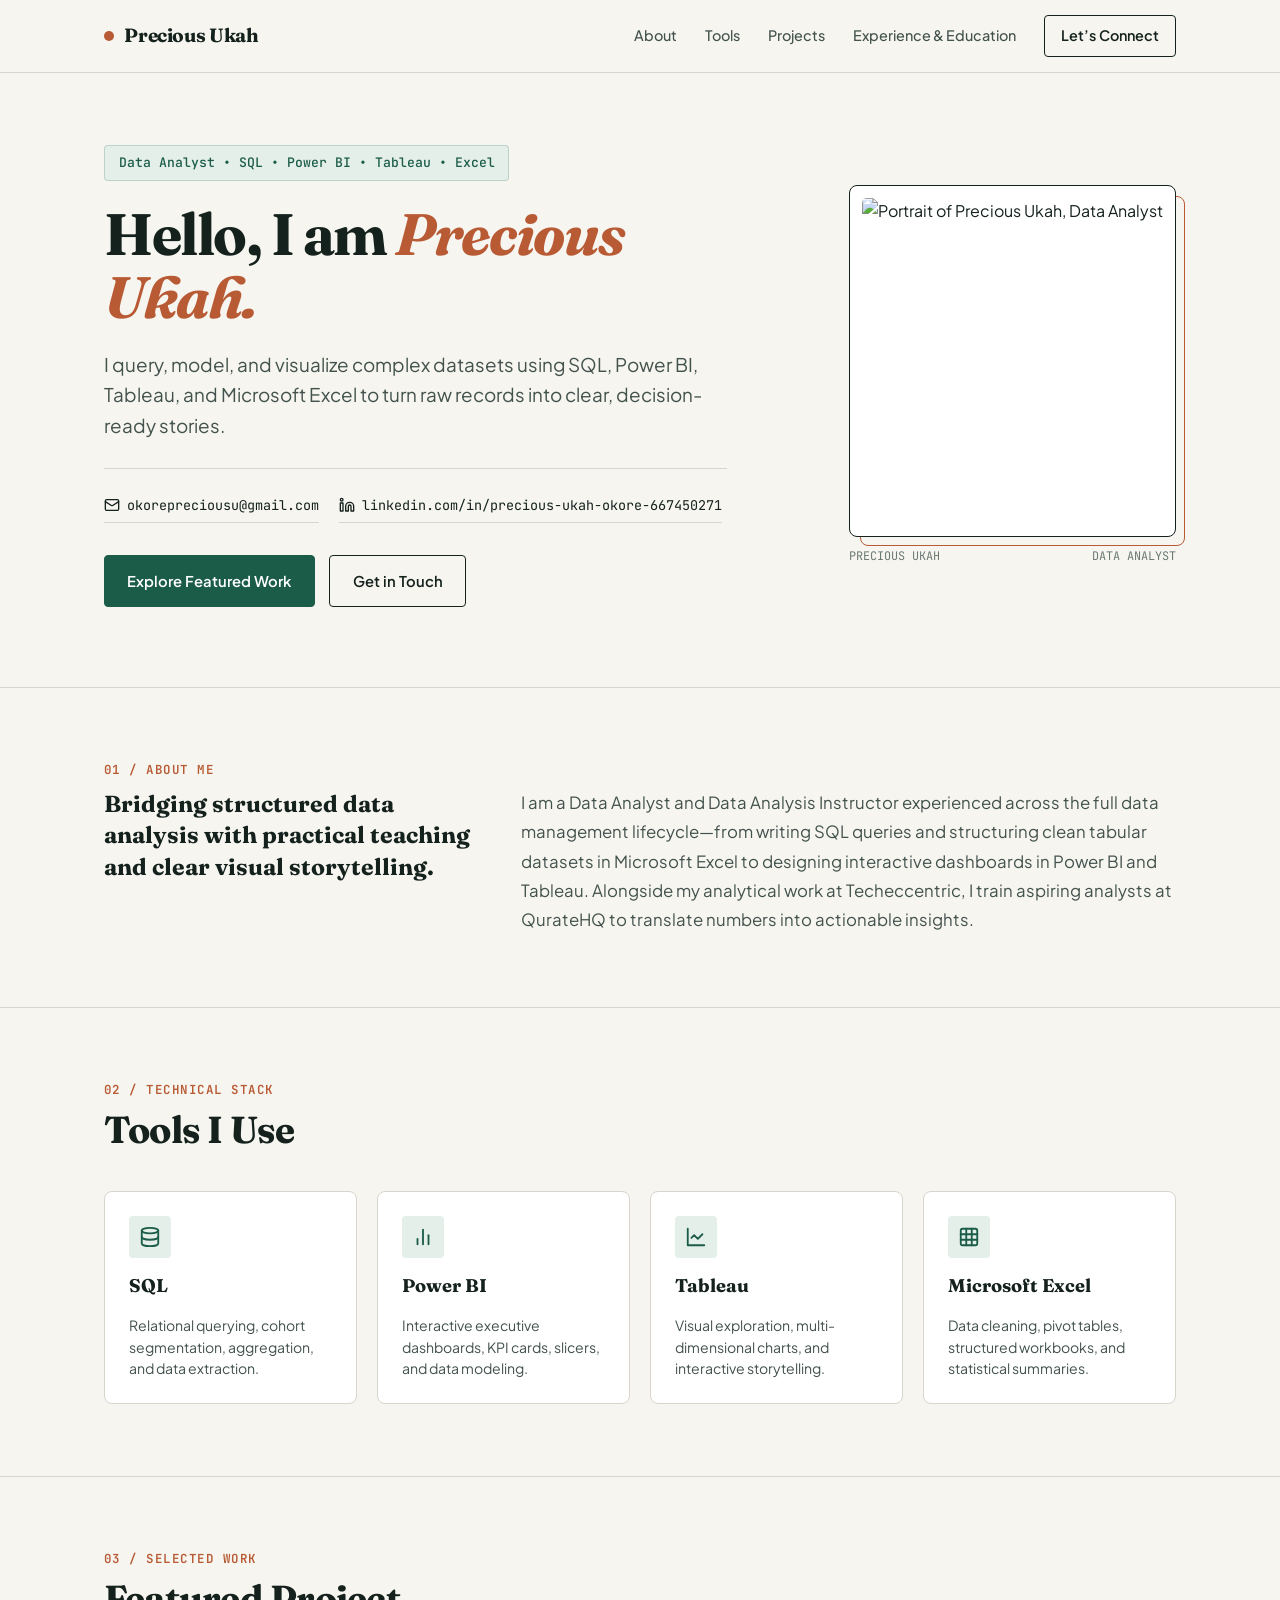
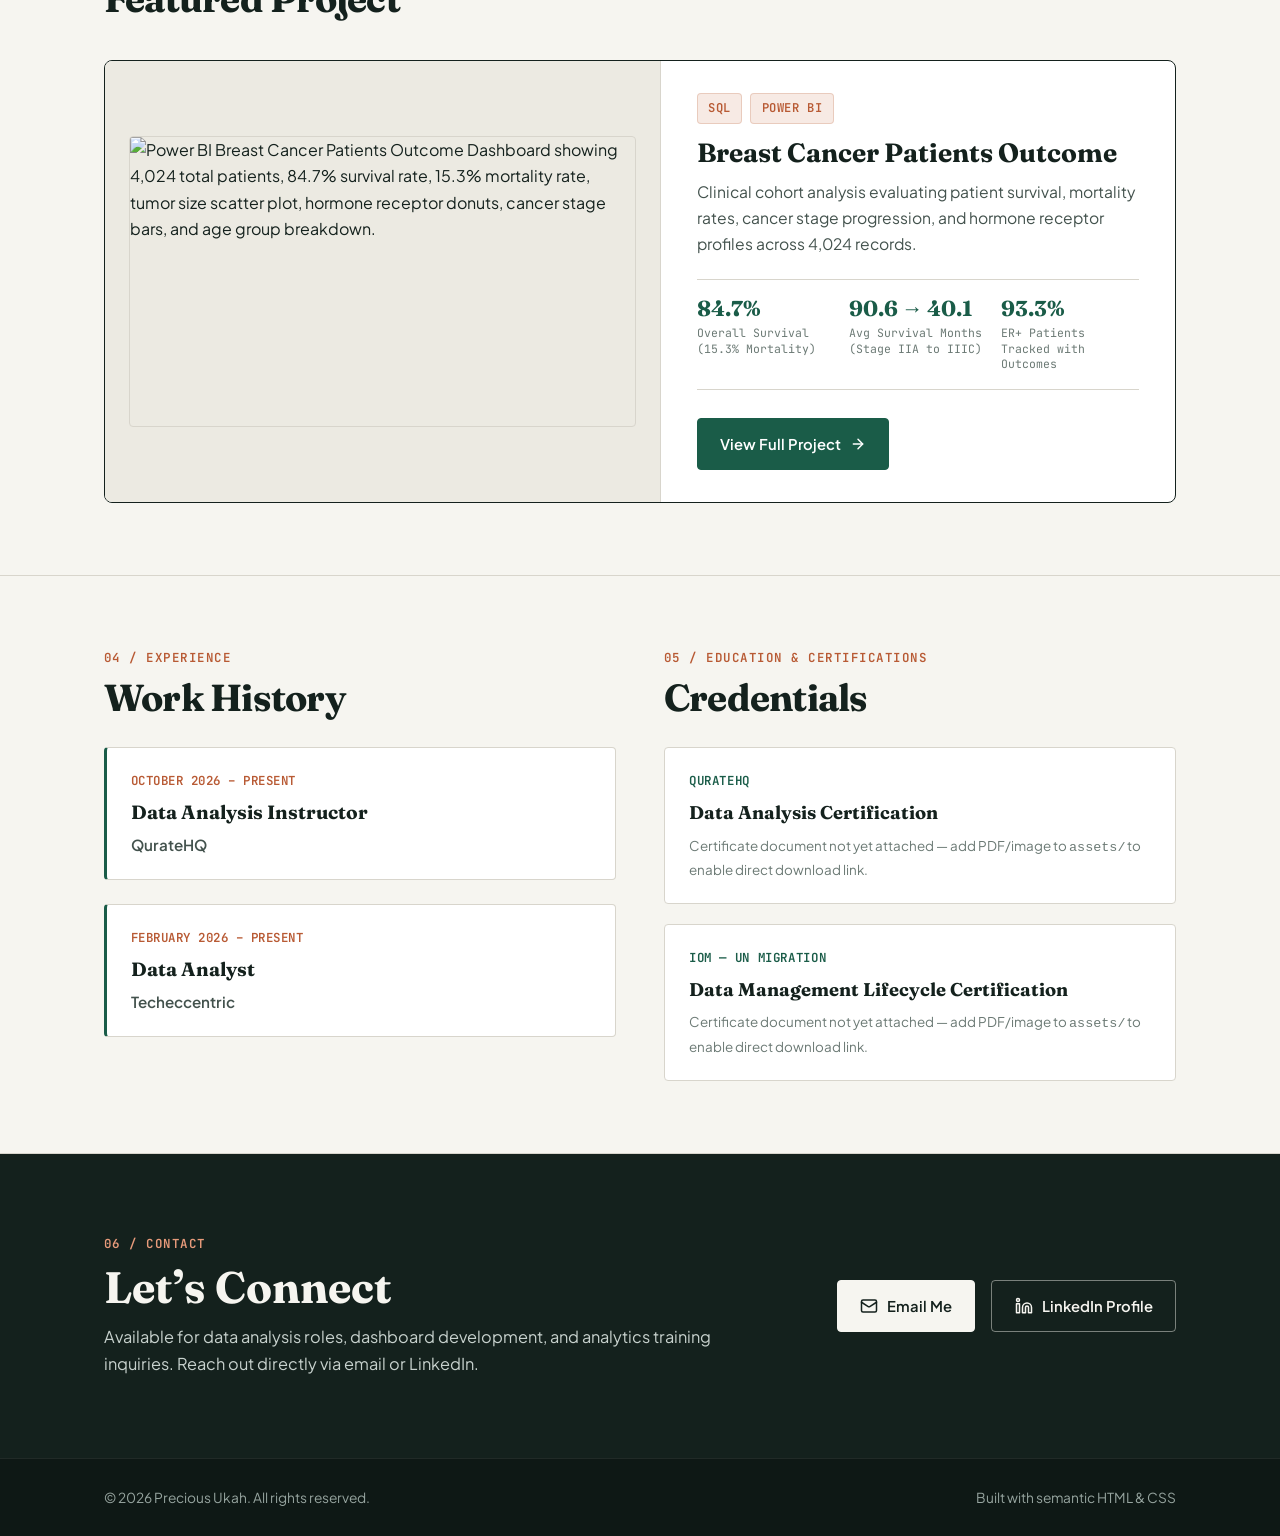
==== index.html @ ff2c5560 "Add data analyst portfolio site" ====
<!DOCTYPE html>
<html lang="en">
<head>
  <meta charset="UTF-8" />
  <meta name="viewport" content="width=device-width, initial-scale=1.0" />
  <title>Precious Ukah — Data Analyst Portfolio</title>
  <meta name="description" content="Portfolio of Precious Ukah, Data Analyst specializing in SQL, Power BI, Tableau, and Microsoft Excel." />
  <link rel="preconnect" href="https://fonts.googleapis.com" />
  <link rel="preconnect" href="https://fonts.gstatic.com" crossorigin />
  <link href="https://fonts.googleapis.com/css2?family=Fraunces:ital,opsz,wght@0,9..144,600;0,9..144,700;1,9..144,600&family=JetBrains+Mono:wght@500;600&family=Plus+Jakarta+Sans:wght@400;500;600;700&display=swap" rel="stylesheet" />
  <link rel="stylesheet" href="style.css" />
</head>
<body>

  <!-- Header -->
  <header class="site-header">
    <div class="container header-inner">
      <a href="index.html" class="brand-mark">
        <span class="brand-dot" aria-hidden="true"></span>
        Precious Ukah
      </a>
      <nav class="site-nav" aria-label="Primary Navigation">
        <a href="#about">About</a>
        <a href="#tools">Tools</a>
        <a href="#projects">Projects</a>
        <a href="#experience">Experience &amp; Education</a>
        <a href="#connect" class="nav-cta">Let&rsquo;s Connect</a>
      </nav>
    </div>
  </header>

  <main>
    <!-- 1. Hero Section -->
    <section class="hero">
      <div class="container hero-grid">
        <div>
          <div class="hero-role-badge">
            <span>Data Analyst</span>
            <span aria-hidden="true">&bull;</span>
            <span>SQL &bull; Power BI &bull; Tableau &bull; Excel</span>
          </div>
          <h1 class="hero-title">Hello, I am <span>Precious Ukah.</span></h1>
          <p class="hero-tagline">
            I query, model, and visualize complex datasets using SQL, Power BI, Tableau, and Microsoft Excel to turn raw records into clear, decision-ready stories.
          </p>

          <div class="hero-contact-strip">
            <a href="mailto:okorepreciousu@gmail.com" class="contact-pill">
              <svg width="16" height="16" viewBox="0 0 24 24" fill="none" stroke="currentColor" stroke-width="2" stroke-linecap="round" stroke-linejoin="round" aria-hidden="true"><rect width="20" height="16" x="2" y="4" rx="2"/><path d="m22 7-8.97 5.7a1.94 1.94 0 0 1-2.06 0L2 7"/></svg>
              okorepreciousu@gmail.com
            </a>
            <a href="https://www.linkedin.com/in/precious-ukah-okore-667450271" target="_blank" rel="noopener noreferrer" class="contact-pill">
              <svg width="16" height="16" viewBox="0 0 24 24" fill="none" stroke="currentColor" stroke-width="2" stroke-linecap="round" stroke-linejoin="round" aria-hidden="true"><path d="M16 8a6 6 0 0 1 6 6v7h-4v-7a2 2 0 0 0-2-2 2 2 0 0 0-2 2v7h-4v-7a6 6 0 0 1 6-6z"/><rect width="4" height="12" x="2" y="9"/><circle cx="4" cy="4" r="2"/></svg>
              linkedin.com/in/precious-ukah-okore-667450271
            </a>
          </div>

          <div class="hero-actions">
            <a href="#projects" class="btn btn-primary">Explore Featured Work</a>
            <a href="#connect" class="btn btn-outline">Get in Touch</a>
          </div>
        </div>

        <div class="hero-portrait-wrap">
          <div class="hero-portrait-frame">
            <img src="assets/headshot.jpg" alt="Portrait of Precious Ukah, Data Analyst" width="586" height="634" />
          </div>
          <div class="portrait-caption">
            <span>PRECIOUS UKAH</span>
            <span>DATA ANALYST</span>
          </div>
        </div>
      </div>
    </section>

    <!-- 2. About Me -->
    <section id="about" class="section">
      <div class="container">
        <span class="section-kicker">01 / About Me</span>
        <div class="about-grid">
          <h2 class="about-lead">
            Bridging structured data analysis with practical teaching and clear visual storytelling.
          </h2>
          <div class="about-body">
            <p>
              I am a Data Analyst and Data Analysis Instructor experienced across the full data management lifecycle—from writing SQL queries and structuring clean tabular datasets in Microsoft Excel to designing interactive dashboards in Power BI and Tableau. Alongside my analytical work at Techeccentric, I train aspiring analysts at QurateHQ to translate numbers into actionable insights.
            </p>
          </div>
        </div>
      </div>
    </section>

    <!-- 3. Tools I Use -->
    <section id="tools" class="section">
      <div class="container">
        <div class="section-header">
          <div>
            <span class="section-kicker">02 / Technical Stack</span>
            <h2 class="section-title">Tools I Use</h2>
          </div>
        </div>

        <div class="tools-grid">
          <article class="tool-card">
            <div class="tool-icon" aria-hidden="true">
              <svg width="22" height="22" viewBox="0 0 24 24" fill="none" stroke="currentColor" stroke-width="2" stroke-linecap="round" stroke-linejoin="round"><ellipse cx="12" cy="5" rx="9" ry="3"/><path d="M3 5V19A9 3 0 0 0 21 19V5"/><path d="M3 12A9 3 0 0 0 21 12"/></svg>
            </div>
            <h3 class="tool-name">SQL</h3>
            <p class="tool-desc">Relational querying, cohort segmentation, aggregation, and data extraction.</p>
          </article>

          <article class="tool-card">
            <div class="tool-icon" aria-hidden="true">
              <svg width="22" height="22" viewBox="0 0 24 24" fill="none" stroke="currentColor" stroke-width="2" stroke-linecap="round" stroke-linejoin="round"><line x1="18" x2="18" y1="20" y2="10"/><line x1="12" x2="12" y1="20" y2="4"/><line x1="6" x2="6" y1="20" y2="14"/></svg>
            </div>
            <h3 class="tool-name">Power BI</h3>
            <p class="tool-desc">Interactive executive dashboards, KPI cards, slicers, and data modeling.</p>
          </article>

          <article class="tool-card">
            <div class="tool-icon" aria-hidden="true">
              <svg width="22" height="22" viewBox="0 0 24 24" fill="none" stroke="currentColor" stroke-width="2" stroke-linecap="round" stroke-linejoin="round"><path d="M3 3v18h18"/><path d="m19 9-5 5-4-4-3 3"/></svg>
            </div>
            <h3 class="tool-name">Tableau</h3>
            <p class="tool-desc">Visual exploration, multi-dimensional charts, and interactive storytelling.</p>
          </article>

          <article class="tool-card">
            <div class="tool-icon" aria-hidden="true">
              <svg width="22" height="22" viewBox="0 0 24 24" fill="none" stroke="currentColor" stroke-width="2" stroke-linecap="round" stroke-linejoin="round"><rect width="18" height="18" x="3" y="3" rx="2"/><path d="M3 9h18"/><path d="M3 15h18"/><path d="M9 3v18"/><path d="M15 3v18"/></svg>
            </div>
            <h3 class="tool-name">Microsoft Excel</h3>
            <p class="tool-desc">Data cleaning, pivot tables, structured workbooks, and statistical summaries.</p>
          </article>
        </div>
      </div>
    </section>

    <!-- 4. Projects Grid -->
    <section id="projects" class="section">
      <div class="container">
        <div class="section-header">
          <div>
            <span class="section-kicker">03 / Selected Work</span>
            <h2 class="section-title">Featured Project</h2>
          </div>
        </div>

        <div class="projects-grid">
          <article class="project-card">
            <a href="project-breast-cancer-outcomes.html" class="project-media" aria-label="Open Breast Cancer Patients Outcome project details">
              <img src="assets/breast-cancer-dashboard.jpg" alt="Power BI Breast Cancer Patients Outcome Dashboard showing 4,024 total patients, 84.7% survival rate, 15.3% mortality rate, tumor size scatter plot, hormone receptor donuts, cancer stage bars, and age group breakdown." width="633" height="363" />
            </a>

            <div class="project-body">
              <div>
                <div class="project-tools">
                  <span class="tag">SQL</span>
                  <span class="tag">Power BI</span>
                </div>
                <h3 class="project-title">
                  <a href="project-breast-cancer-outcomes.html">Breast Cancer Patients Outcome</a>
                </h3>
                <p class="project-summary">
                  Clinical cohort analysis evaluating patient survival, mortality rates, cancer stage progression, and hormone receptor profiles across 4,024 records.
                </p>

                <div class="metrics-callout-row">
                  <div class="metric-box">
                    <span class="metric-value">84.7%</span>
                    <span class="metric-label">Overall Survival (15.3% Mortality)</span>
                  </div>
                  <div class="metric-box">
                    <span class="metric-value">90.6 &rarr; 40.1</span>
                    <span class="metric-label">Avg Survival Months (Stage IIA to IIIC)</span>
                  </div>
                  <div class="metric-box">
                    <span class="metric-value">93.3%</span>
                    <span class="metric-label">ER+ Patients Tracked with Outcomes</span>
                  </div>
                </div>
              </div>

              <div class="project-footer">
                <a href="project-breast-cancer-outcomes.html" class="btn btn-primary">
                  View Full Project
                  <svg width="16" height="16" viewBox="0 0 24 24" fill="none" stroke="currentColor" stroke-width="2.2" stroke-linecap="round" stroke-linejoin="round" aria-hidden="true"><path d="M5 12h14"/><path d="m12 5 7 7-7 7"/></svg>
                </a>
              </div>
            </div>
          </article>
        </div>
      </div>
    </section>

    <!-- 6 & 7. Experience, Education & Certifications -->
    <section id="experience" class="section">
      <div class="container credentials-grid">
        <!-- Experience -->
        <div>
          <span class="section-kicker">04 / Experience</span>
          <h2 class="section-title" style="margin-bottom: 1.75rem;">Work History</h2>

          <div class="timeline-list">
            <article class="timeline-item">
              <span class="timeline-date">October 2026 &ndash; Present</span>
              <h3 class="timeline-role">Data Analysis Instructor</h3>
              <p class="timeline-org">QurateHQ</p>
            </article>

            <article class="timeline-item">
              <span class="timeline-date">February 2026 &ndash; Present</span>
              <h3 class="timeline-role">Data Analyst</h3>
              <p class="timeline-org">Techeccentric</p>
            </article>
          </div>
        </div>

        <!-- Education & Certifications -->
        <div id="certifications">
          <span class="section-kicker">05 / Education &amp; Certifications</span>
          <h2 class="section-title" style="margin-bottom: 1.75rem;">Credentials</h2>

          <div class="cert-list">
            <article class="cert-card">
              <span class="cert-issuer">QurateHQ</span>
              <h3 class="cert-title">Data Analysis Certification</h3>
              <span class="cert-note">Certificate document not yet attached &mdash; add PDF/image to <code>assets/</code> to enable direct download link.</span>
            </article>

            <article class="cert-card">
              <span class="cert-issuer">IOM &mdash; UN Migration</span>
              <h3 class="cert-title">Data Management Lifecycle Certification</h3>
              <span class="cert-note">Certificate document not yet attached &mdash; add PDF/image to <code>assets/</code> to enable direct download link.</span>
            </article>
          </div>
        </div>
      </div>
    </section>

    <!-- 8. Let's Connect -->
    <section id="connect" class="connect-band">
      <div class="container connect-inner">
        <div>
          <span class="section-kicker" style="color: #E89B7B;">06 / Contact</span>
          <h2 class="connect-title">Let&rsquo;s Connect</h2>
          <p class="connect-sub">
            Available for data analysis roles, dashboard development, and analytics training inquiries. Reach out directly via email or LinkedIn.
          </p>
        </div>

        <div class="connect-actions">
          <a href="mailto:okorepreciousu@gmail.com" class="btn btn-light">
            <svg width="18" height="18" viewBox="0 0 24 24" fill="none" stroke="currentColor" stroke-width="2" stroke-linecap="round" stroke-linejoin="round" aria-hidden="true"><rect width="20" height="16" x="2" y="4" rx="2"/><path d="m22 7-8.97 5.7a1.94 1.94 0 0 1-2.06 0L2 7"/></svg>
            Email Me
          </a>
          <a href="https://www.linkedin.com/in/precious-ukah-okore-667450271" target="_blank" rel="noopener noreferrer" class="btn btn-light-outline">
            <svg width="18" height="18" viewBox="0 0 24 24" fill="none" stroke="currentColor" stroke-width="2" stroke-linecap="round" stroke-linejoin="round" aria-hidden="true"><path d="M16 8a6 6 0 0 1 6 6v7h-4v-7a2 2 0 0 0-2-2 2 2 0 0 0-2 2v7h-4v-7a6 6 0 0 1 6-6z"/><rect width="4" height="12" x="2" y="9"/><circle cx="4" cy="4" r="2"/></svg>
            LinkedIn Profile
          </a>
        </div>
      </div>
    </section>
  </main>

  <footer class="site-footer">
    <div class="container footer-inner">
      <span>&copy; 2026 Precious Ukah. All rights reserved.</span>
      <span>Built with semantic HTML &amp; CSS</span>
    </div>
  </footer>

</body>
</html>
---- style.css ----
/* ==========================================================================
   Precious Ukah — Data Analyst Portfolio
   Editorial Daylight & Botanical Forest Aesthetic
   ========================================================================== */

:root {
  --bg-page: #F6F5F0;
  --bg-surface: #FFFFFF;
  --bg-tinted: #ECEAE2;
  --ink-primary: #14211D;
  --ink-secondary: #43524D;
  --ink-muted: #6C7A75;
  --accent-forest: #1A5C48;
  --accent-forest-hover: #134636;
  --accent-ochre: #B85A34;
  --accent-ochre-soft: #F7EAE4;
  --accent-forest-soft: #E5EFEA;
  --border-hairline: #D8D5CC;
  --border-strong: #14211D;

  --font-display: 'Fraunces', Georgia, serif;
  --font-body: 'Plus Jakarta Sans', -apple-system, BlinkMacSystemFont, sans-serif;
  --font-mono: 'JetBrains Mono', monospace;

  --max-width: 1120px;
  --radius-sm: 4px;
  --radius-md: 8px;
}

*, *::before, *::after {
  box-sizing: border-box;
  margin: 0;
  padding: 0;
}

html {
  scroll-behavior: smooth;
  font-size: 16px;
}

body {
  background-color: var(--bg-page);
  color: var(--ink-primary);
  font-family: var(--font-body);
  line-height: 1.65;
  -webkit-font-smoothing: antialiased;
}

img {
  display: block;
  max-width: 100%;
  height: auto;
}

a {
  color: inherit;
  text-decoration: none;
}

/* Container & Layout Grid */
.container {
  width: 100%;
  max-width: var(--max-width);
  margin: 0 auto;
  padding: 0 1.5rem;
}

/* Header & Navigation */
.site-header {
  position: sticky;
  top: 0;
  z-index: 100;
  background-color: rgba(246, 245, 240, 0.94);
  backdrop-filter: blur(8px);
  border-bottom: 1px solid var(--border-hairline);
}

.header-inner {
  display: flex;
  align-items: center;
  justify-content: space-between;
  min-height: 4.5rem;
  gap: 1rem;
}

.brand-mark {
  display: inline-flex;
  align-items: center;
  gap: 0.65rem;
  font-family: var(--font-display);
  font-weight: 700;
  font-size: 1.2rem;
  letter-spacing: -0.02em;
  color: var(--ink-primary);
}

.brand-dot {
  width: 10px;
  height: 10px;
  background-color: var(--accent-ochre);
  border-radius: 50%;
  display: inline-block;
}

.site-nav {
  display: flex;
  align-items: center;
  gap: 1.75rem;
  flex-wrap: wrap;
}

.site-nav a {
  font-size: 0.9rem;
  font-weight: 500;
  color: var(--ink-secondary);
  transition: color 0.2s ease;
}

.site-nav a:hover {
  color: var(--accent-forest);
}

.nav-cta {
  padding: 0.5rem 1rem;
  border: 1px solid var(--border-strong);
  border-radius: var(--radius-sm);
  font-weight: 600 !important;
  color: var(--ink-primary) !important;
  transition: background-color 0.2s ease, color 0.2s ease !important;
}

.nav-cta:hover {
  background-color: var(--ink-primary);
  color: var(--bg-page) !important;
}

/* Buttons */
.btn {
  display: inline-flex;
  align-items: center;
  gap: 0.55rem;
  padding: 0.8rem 1.4rem;
  font-family: var(--font-body);
  font-size: 0.925rem;
  font-weight: 600;
  border-radius: var(--radius-sm);
  border: 1px solid transparent;
  cursor: pointer;
  transition: all 0.2s ease;
}

.btn-primary {
  background-color: var(--accent-forest);
  color: #FFFFFF;
  border-color: var(--accent-forest);
}

.btn-primary:hover {
  background-color: var(--accent-forest-hover);
  border-color: var(--accent-forest-hover);
}

.btn-outline {
  background-color: transparent;
  color: var(--ink-primary);
  border-color: var(--border-strong);
}

.btn-outline:hover {
  background-color: var(--ink-primary);
  color: var(--bg-page);
}

/* Section Framing */
.section {
  padding: 4.5rem 0;
  border-bottom: 1px solid var(--border-hairline);
}

.section-header {
  display: flex;
  align-items: baseline;
  justify-content: space-between;
  gap: 1rem;
  margin-bottom: 2.5rem;
  flex-wrap: wrap;
}

.section-kicker {
  font-family: var(--font-mono);
  font-size: 0.78rem;
  text-transform: uppercase;
  letter-spacing: 0.12em;
  color: var(--accent-ochre);
  font-weight: 600;
  display: block;
  margin-bottom: 0.45rem;
}

.section-title {
  font-family: var(--font-display);
  font-size: clamp(1.75rem, 3vw, 2.35rem);
  font-weight: 700;
  line-height: 1.15;
  letter-spacing: -0.02em;
  color: var(--ink-primary);
}

/* 1. Hero Section */
.hero {
  padding: 4.5rem 0 5rem;
  border-bottom: 1px solid var(--border-hairline);
}

.hero-grid {
  display: grid;
  grid-template-columns: 1.35fr 0.85fr;
  gap: 3.5rem;
  align-items: center;
}

.hero-role-badge {
  display: inline-flex;
  align-items: center;
  gap: 0.5rem;
  font-family: var(--font-mono);
  font-size: 0.82rem;
  font-weight: 500;
  color: var(--accent-forest);
  background-color: var(--accent-forest-soft);
  padding: 0.4rem 0.85rem;
  border-radius: var(--radius-sm);
  border: 1px solid rgba(26, 92, 72, 0.2);
  margin-bottom: 1.35rem;
}

.hero-title {
  font-family: var(--font-display);
  font-size: clamp(2.45rem, 4.6vw, 3.65rem);
  font-weight: 700;
  line-height: 1.08;
  letter-spacing: -0.025em;
  margin-bottom: 1.25rem;
  color: var(--ink-primary);
}

.hero-title span {
  color: var(--accent-ochre);
  font-style: italic;
}

.hero-tagline {
  font-size: 1.18rem;
  line-height: 1.6;
  color: var(--ink-secondary);
  max-width: 58ch;
  margin-bottom: 1.75rem;
}

.hero-contact-strip {
  display: flex;
  flex-wrap: wrap;
  gap: 1.25rem;
  align-items: center;
  margin-bottom: 2rem;
  padding-top: 1.25rem;
  border-top: 1px solid var(--border-hairline);
}

.contact-pill {
  display: inline-flex;
  align-items: center;
  gap: 0.45rem;
  font-family: var(--font-mono);
  font-size: 0.84rem;
  color: var(--ink-primary);
  padding: 0.35rem 0;
  border-bottom: 1px solid var(--border-hairline);
  transition: border-color 0.2s ease, color 0.2s ease;
}

.contact-pill:hover {
  color: var(--accent-forest);
  border-bottom-color: var(--accent-forest);
}

.hero-actions {
  display: flex;
  flex-wrap: wrap;
  gap: 0.9rem;
}

.hero-portrait-wrap {
  position: relative;
  max-width: 390px;
  justify-self: end;
}

.hero-portrait-frame {
  position: relative;
  background-color: var(--bg-surface);
  padding: 0.75rem;
  border: 1px solid var(--border-strong);
  border-radius: var(--radius-md);
}

.hero-portrait-frame::after {
  content: "";
  position: absolute;
  inset: 10px -10px -10px 10px;
  border: 1px solid var(--accent-ochre);
  border-radius: var(--radius-md);
  z-index: -1;
}

.hero-portrait-frame img {
  width: 100%;
  aspect-ratio: 586 / 634;
  object-fit: cover;
  border-radius: calc(var(--radius-md) - 3px);
}

.portrait-caption {
  margin-top: 0.65rem;
  display: flex;
  justify-content: space-between;
  font-family: var(--font-mono);
  font-size: 0.74rem;
  color: var(--ink-muted);
}

/* 2. About Me */
.about-grid {
  display: grid;
  grid-template-columns: 0.9fr 1.6fr;
  gap: 3rem;
  align-items: start;
}

.about-lead {
  font-family: var(--font-display);
  font-size: 1.45rem;
  line-height: 1.35;
  color: var(--ink-primary);
}

.about-body p {
  font-size: 1.05rem;
  color: var(--ink-secondary);
  line-height: 1.75;
}

/* 3. Tools I Use */
.tools-grid {
  display: grid;
  grid-template-columns: repeat(4, 1fr);
  gap: 1.25rem;
}

.tool-card {
  background-color: var(--bg-surface);
  border: 1px solid var(--border-hairline);
  border-radius: var(--radius-md);
  padding: 1.5rem;
  display: flex;
  flex-direction: column;
  gap: 0.85rem;
  transition: border-color 0.2s ease, transform 0.2s ease;
}

.tool-card:hover {
  border-color: var(--accent-forest);
  transform: translateY(-2px);
}

.tool-icon {
  width: 42px;
  height: 42px;
  border-radius: var(--radius-sm);
  background-color: var(--accent-forest-soft);
  color: var(--accent-forest);
  display: inline-flex;
  align-items: center;
  justify-content: center;
}

.tool-name {
  font-family: var(--font-display);
  font-size: 1.15rem;
  font-weight: 700;
  color: var(--ink-primary);
}

.tool-desc {
  font-size: 0.88rem;
  color: var(--ink-secondary);
  line-height: 1.5;
}

/* 4. Projects Grid */
.projects-grid {
  display: grid;
  grid-template-columns: 1fr;
  gap: 2.25rem;
}

.project-card {
  background-color: var(--bg-surface);
  border: 1px solid var(--border-strong);
  border-radius: var(--radius-md);
  overflow: hidden;
  display: grid;
  grid-template-columns: 1.08fr 1fr;
}

.project-media {
  background-color: var(--bg-tinted);
  border-right: 1px solid var(--border-hairline);
  padding: 1.5rem;
  display: flex;
  align-items: center;
  justify-content: center;
}

.project-media img {
  width: 100%;
  border: 1px solid var(--border-hairline);
  border-radius: var(--radius-sm);
}

.project-body {
  padding: 2rem 2.25rem;
  display: flex;
  flex-direction: column;
  justify-content: space-between;
  gap: 1.5rem;
}

.project-tools {
  display: flex;
  flex-wrap: wrap;
  gap: 0.5rem;
  margin-bottom: 0.85rem;
}

.tag {
  font-family: var(--font-mono);
  font-size: 0.76rem;
  font-weight: 600;
  text-transform: uppercase;
  letter-spacing: 0.05em;
  padding: 0.28rem 0.65rem;
  border-radius: var(--radius-sm);
  background-color: var(--accent-ochre-soft);
  color: var(--accent-ochre);
  border: 1px solid rgba(184, 90, 52, 0.22);
}

.project-title {
  font-family: var(--font-display);
  font-size: 1.65rem;
  font-weight: 700;
  line-height: 1.2;
  margin-bottom: 0.65rem;
  color: var(--ink-primary);
}

.project-summary {
  font-size: 0.98rem;
  color: var(--ink-secondary);
  margin-bottom: 1.35rem;
}

.metrics-callout-row {
  display: grid;
  grid-template-columns: repeat(3, 1fr);
  gap: 0.85rem;
  padding: 1.1rem 0;
  border-top: 1px solid var(--border-hairline);
  border-bottom: 1px solid var(--border-hairline);
}

.metric-box {
  display: flex;
  flex-direction: column;
  gap: 0.2rem;
}

.metric-value {
  font-family: var(--font-display);
  font-size: 1.35rem;
  font-weight: 700;
  color: var(--accent-forest);
  line-height: 1.15;
}

.metric-label {
  font-family: var(--font-mono);
  font-size: 0.72rem;
  color: var(--ink-muted);
  line-height: 1.35;
}

.project-footer {
  display: flex;
  align-items: center;
  justify-content: space-between;
  padding-top: 0.25rem;
}

/* 6 & 7. Experience, Education & Certifications */
.credentials-grid {
  display: grid;
  grid-template-columns: 1fr 1fr;
  gap: 3rem;
}

.timeline-list {
  display: flex;
  flex-direction: column;
  gap: 1.5rem;
}

.timeline-item {
  background-color: var(--bg-surface);
  border: 1px solid var(--border-hairline);
  border-left: 3px solid var(--accent-forest);
  border-radius: var(--radius-sm);
  padding: 1.4rem 1.5rem;
}

.timeline-date {
  font-family: var(--font-mono);
  font-size: 0.78rem;
  font-weight: 600;
  color: var(--accent-ochre);
  text-transform: uppercase;
  letter-spacing: 0.04em;
  margin-bottom: 0.35rem;
  display: block;
}

.timeline-role {
  font-family: var(--font-display);
  font-size: 1.2rem;
  font-weight: 700;
  color: var(--ink-primary);
  margin-bottom: 0.2rem;
}

.timeline-org {
  font-size: 0.95rem;
  font-weight: 600;
  color: var(--ink-secondary);
}

.cert-list {
  display: flex;
  flex-direction: column;
  gap: 1.25rem;
}

.cert-card {
  background-color: var(--bg-surface);
  border: 1px solid var(--border-hairline);
  border-radius: var(--radius-sm);
  padding: 1.4rem 1.5rem;
  display: flex;
  flex-direction: column;
  gap: 0.4rem;
}

.cert-issuer {
  font-family: var(--font-mono);
  font-size: 0.78rem;
  font-weight: 600;
  color: var(--accent-forest);
  text-transform: uppercase;
  letter-spacing: 0.05em;
}

.cert-title {
  font-family: var(--font-display);
  font-size: 1.15rem;
  font-weight: 700;
  color: var(--ink-primary);
}

.cert-note {
  font-size: 0.84rem;
  color: var(--ink-muted);
}

/* 8. Let's Connect */
.connect-band {
  padding: 5rem 0;
  background-color: var(--ink-primary);
  color: var(--bg-page);
}

.connect-inner {
  display: flex;
  align-items: center;
  justify-content: space-between;
  gap: 2.5rem;
  flex-wrap: wrap;
}

.connect-title {
  font-family: var(--font-display);
  font-size: clamp(2rem, 3.5vw, 2.75rem);
  font-weight: 700;
  line-height: 1.15;
  margin-bottom: 0.75rem;
}

.connect-sub {
  color: #C7D1CD;
  max-width: 52ch;
  font-size: 1.02rem;
}

.connect-actions {
  display: flex;
  flex-wrap: wrap;
  gap: 1rem;
}

.btn-light {
  background-color: var(--bg-page);
  color: var(--ink-primary);
  border-color: var(--bg-page);
}

.btn-light:hover {
  background-color: #E3E0D6;
}

.btn-light-outline {
  background-color: transparent;
  color: var(--bg-page);
  border-color: rgba(246, 245, 240, 0.45);
}

.btn-light-outline:hover {
  background-color: rgba(246, 245, 240, 0.12);
  border-color: var(--bg-page);
}

/* Footer */
.site-footer {
  background-color: #0E1815;
  color: #96A49F;
  padding: 1.75rem 0;
  font-size: 0.86rem;
  border-top: 1px solid rgba(255, 255, 255, 0.08);
}

.footer-inner {
  display: flex;
  justify-content: space-between;
  align-items: center;
  gap: 1rem;
  flex-wrap: wrap;
}

/* ==========================================================================
   Project Detail Page Styles
   ========================================================================== */
.breadcrumb {
  display: inline-flex;
  align-items: center;
  gap: 0.5rem;
  font-family: var(--font-mono);
  font-size: 0.82rem;
  color: var(--accent-forest);
  font-weight: 600;
  margin-bottom: 1.5rem;
}

.breadcrumb:hover {
  text-decoration: underline;
}

.detail-hero {
  padding: 3.5rem 0 3rem;
  border-bottom: 1px solid var(--border-hairline);
}

.detail-title {
  font-family: var(--font-display);
  font-size: clamp(2.1rem, 4vw, 3.1rem);
  font-weight: 700;
  line-height: 1.12;
  letter-spacing: -0.02em;
  margin: 0.75rem 0 1rem;
}

.detail-subtitle {
  font-size: 1.12rem;
  color: var(--ink-secondary);
  max-width: 65ch;
}

.metrics-strip {
  display: grid;
  grid-template-columns: repeat(5, 1fr);
  gap: 1rem;
  margin: 2.5rem 0;
}

.strip-card {
  background-color: var(--bg-surface);
  border: 1px solid var(--border-strong);
  border-radius: var(--radius-sm);
  padding: 1.25rem 1.1rem;
}

.strip-value {
  font-family: var(--font-display);
  font-size: 1.75rem;
  font-weight: 700;
  color: var(--accent-forest);
  line-height: 1.15;
  margin-bottom: 0.3rem;
}

.strip-label {
  font-family: var(--font-mono);
  font-size: 0.75rem;
  color: var(--ink-muted);
  text-transform: uppercase;
  letter-spacing: 0.04em;
}

.dashboard-showcase {
  background-color: var(--bg-surface);
  border: 1px solid var(--border-strong);
  border-radius: var(--radius-md);
  padding: 1.5rem;
  margin: 2.5rem 0;
}

.dashboard-showcase img {
  width: 100%;
  border: 1px solid var(--border-hairline);
  border-radius: var(--radius-sm);
}

.showcase-caption {
  margin-top: 0.85rem;
  font-family: var(--font-mono);
  font-size: 0.8rem;
  color: var(--ink-muted);
  display: flex;
  justify-content: space-between;
  flex-wrap: wrap;
  gap: 0.5rem;
}

.findings-grid {
  display: grid;
  grid-template-columns: repeat(3, 1fr);
  gap: 1.5rem;
  margin-top: 1.75rem;
}

.finding-card {
  background-color: var(--bg-surface);
  border: 1px solid var(--border-hairline);
  border-top: 3px solid var(--accent-ochre);
  border-radius: var(--radius-sm);
  padding: 1.65rem;
}

.finding-num {
  font-family: var(--font-mono);
  font-size: 0.78rem;
  font-weight: 600;
  color: var(--accent-ochre);
  margin-bottom: 0.5rem;
  display: block;
}

.finding-heading {
  font-family: var(--font-display);
  font-size: 1.25rem;
  font-weight: 700;
  margin-bottom: 0.65rem;
  color: var(--ink-primary);
}

.finding-text {
  font-size: 0.96rem;
  color: var(--ink-secondary);
  line-height: 1.6;
}

/* Responsive Breakpoints */
@media (max-width: 960px) {
  .hero-grid,
  .about-grid,
  .project-card,
  .credentials-grid {
    grid-template-columns: 1fr;
  }

  .hero-portrait-wrap {
    justify-self: start;
    max-width: 340px;
  }

  .project-media {
    border-right: none;
    border-bottom: 1px solid var(--border-hairline);
  }

  .tools-grid {
    grid-template-columns: repeat(2, 1fr);
  }

  .metrics-strip {
    grid-template-columns: repeat(2, 1fr);
  }

  .findings-grid {
    grid-template-columns: 1fr;
  }
}

@media (max-width: 560px) {
  .tools-grid,
  .metrics-callout-row,
  .metrics-strip {
    grid-template-columns: 1fr;
  }

  .site-nav {
    gap: 1rem;
  }
}
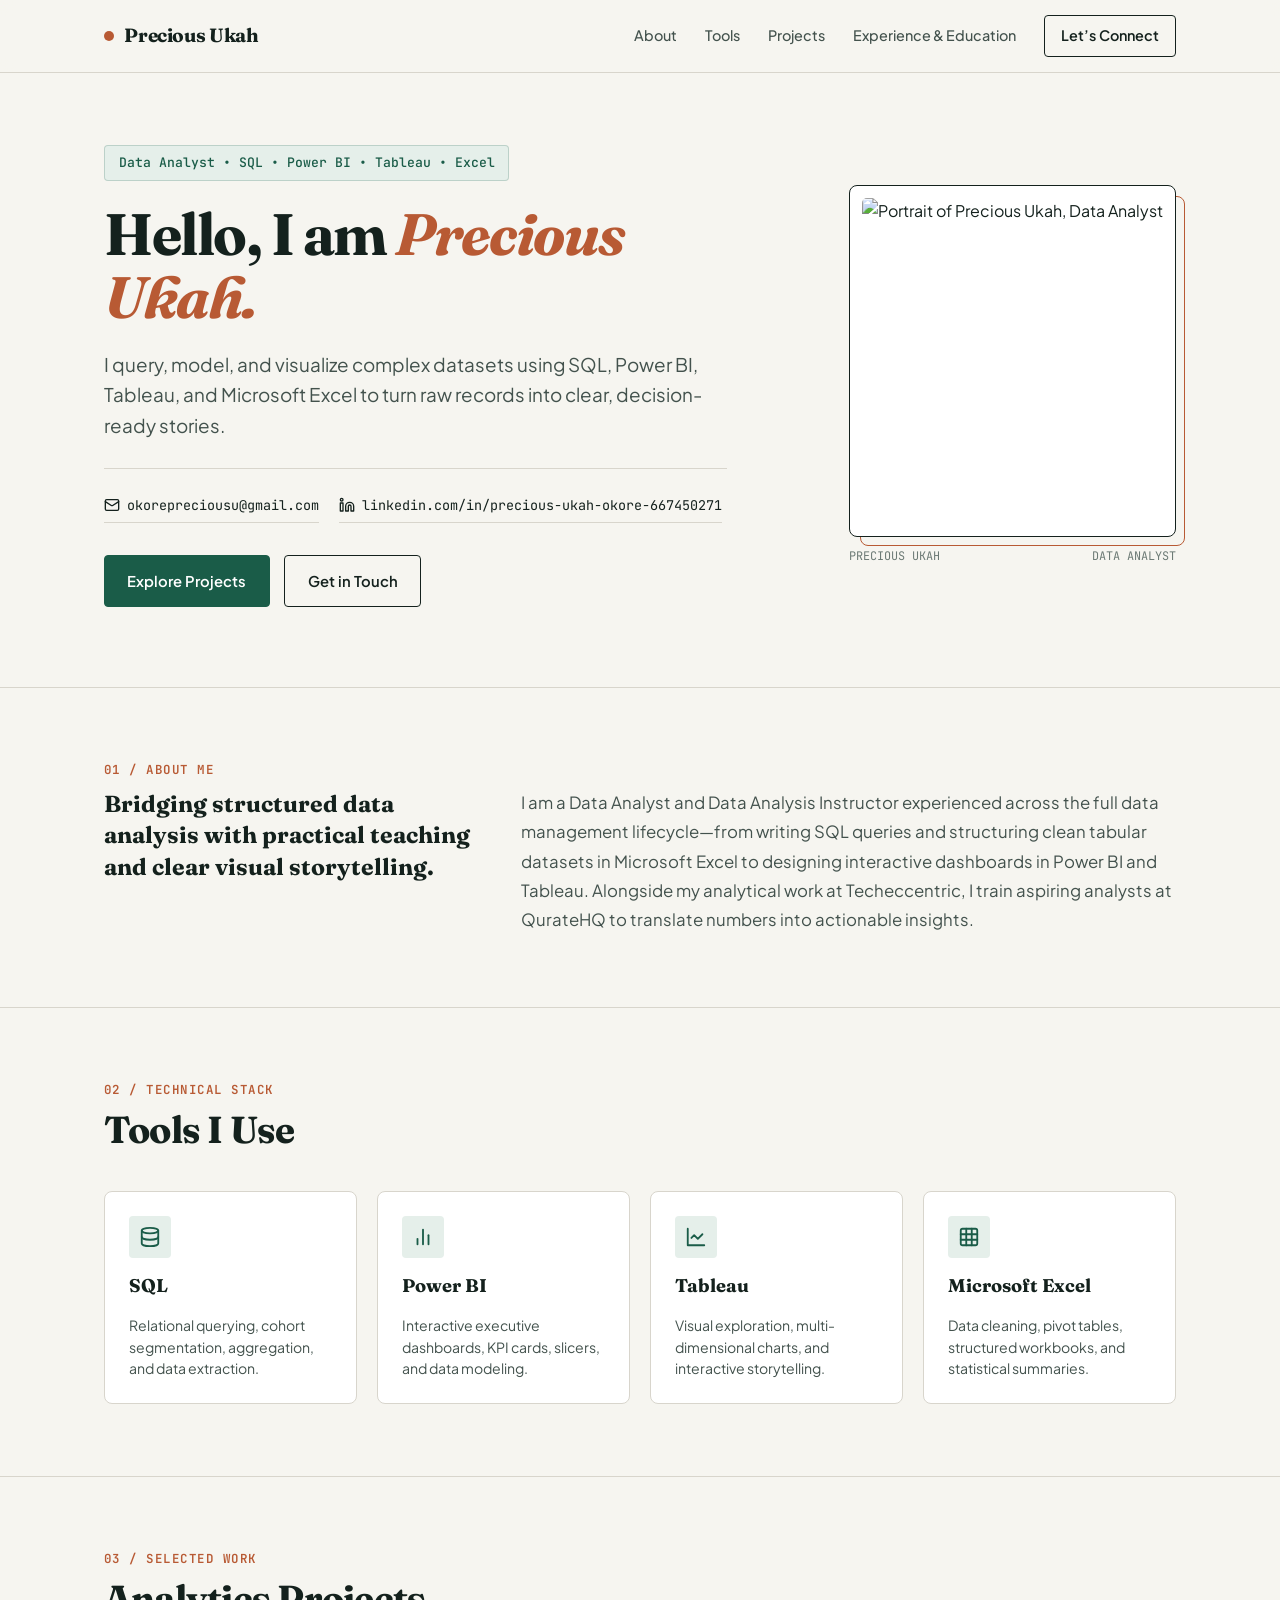
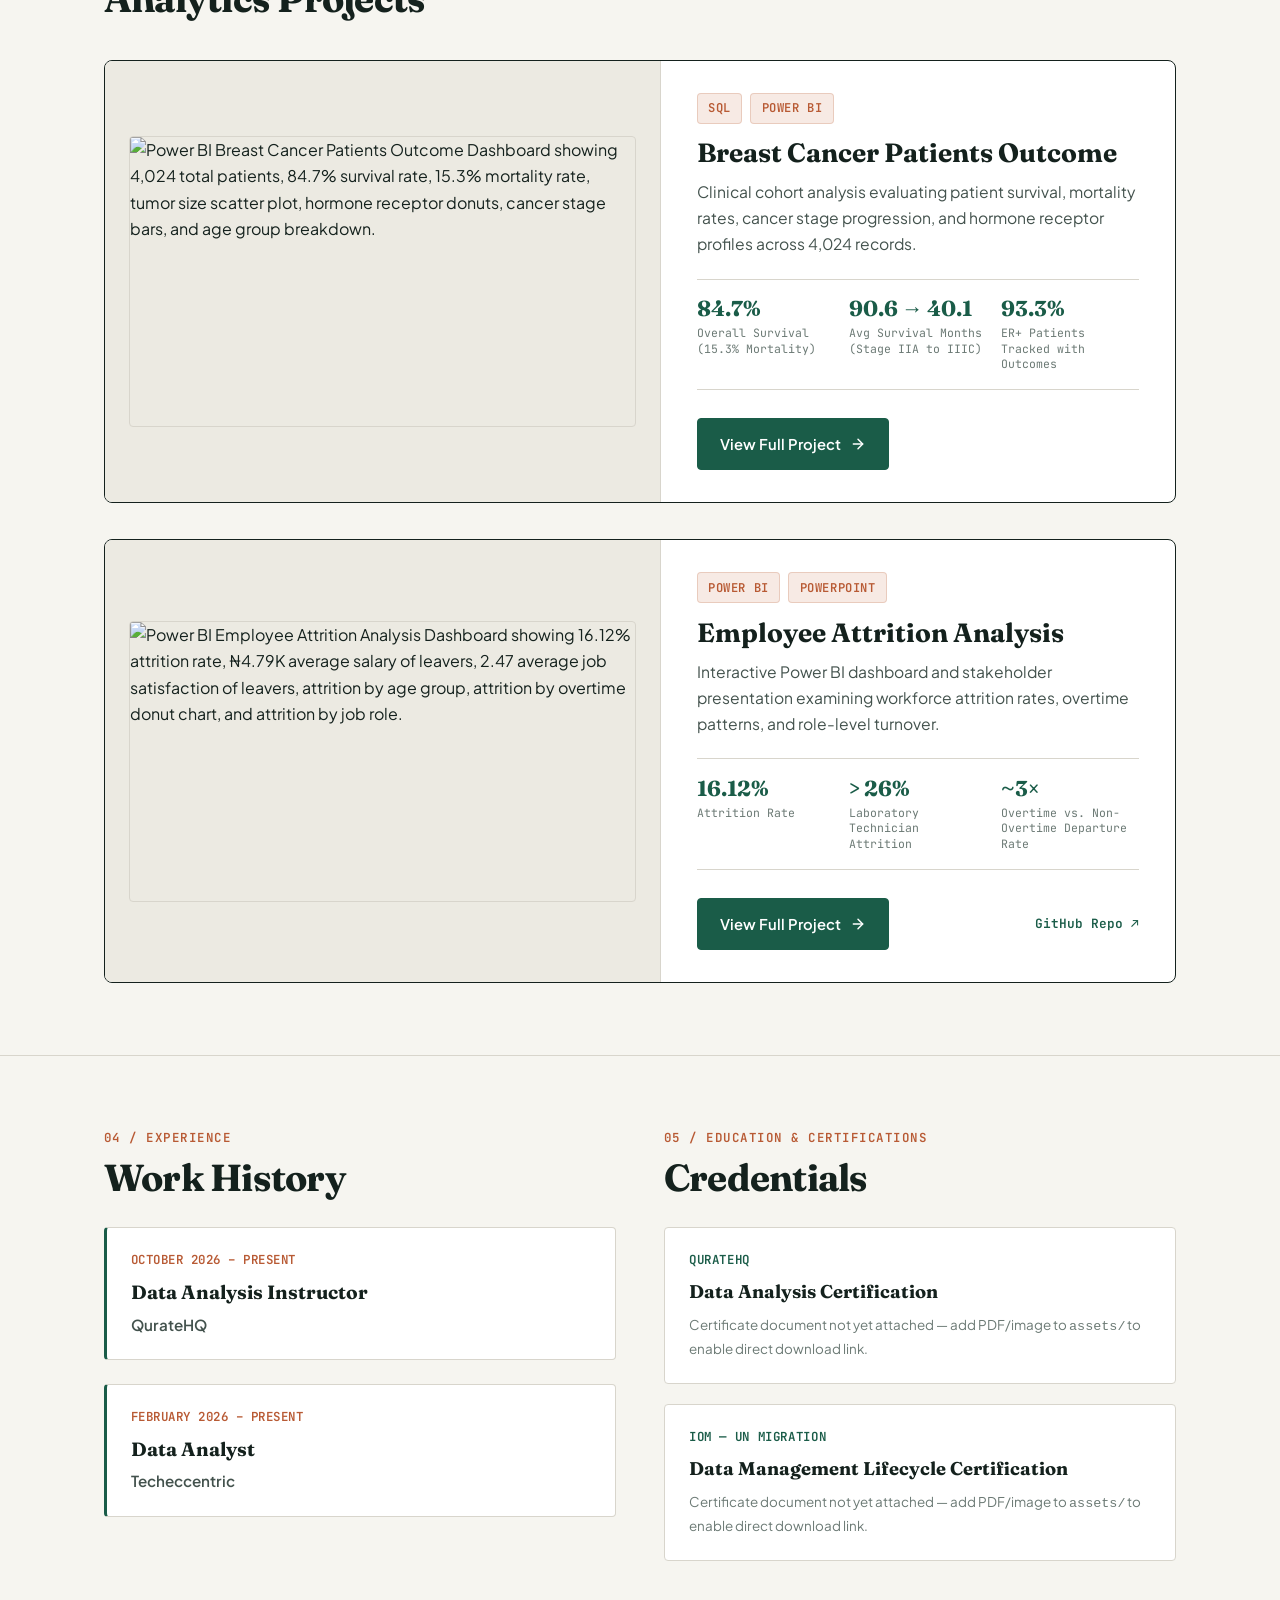
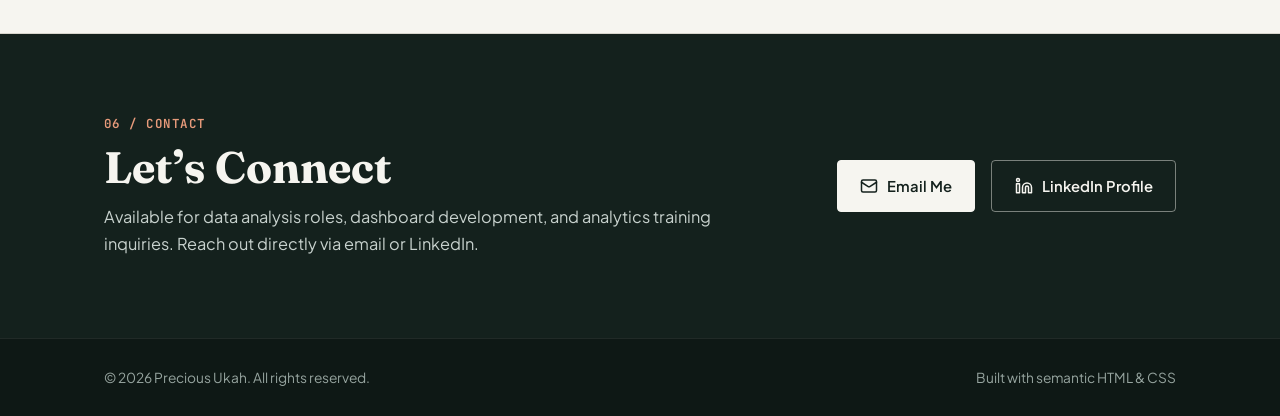
==== commit 489a7eba: "Add Employee Attrition Analysis project and fix assets" ====
--- a/index.html
+++ b/index.html
@@ -56,7 +56,7 @@
           </div>
 
           <div class="hero-actions">
-            <a href="#projects" class="btn btn-primary">Explore Featured Work</a>
+            <a href="#projects" class="btn btn-primary">Explore Projects</a>
             <a href="#connect" class="btn btn-outline">Get in Touch</a>
           </div>
         </div>
@@ -142,11 +142,12 @@
         <div class="section-header">
           <div>
             <span class="section-kicker">03 / Selected Work</span>
-            <h2 class="section-title">Featured Project</h2>
+            <h2 class="section-title">Analytics Projects</h2>
           </div>
         </div>
 
         <div class="projects-grid">
+          <!-- Project 1: Breast Cancer Patients Outcome -->
           <article class="project-card">
             <a href="project-breast-cancer-outcomes.html" class="project-media" aria-label="Open Breast Cancer Patients Outcome project details">
               <img src="assets/breast-cancer-dashboard.jpg" alt="Power BI Breast Cancer Patients Outcome Dashboard showing 4,024 total patients, 84.7% survival rate, 15.3% mortality rate, tumor size scatter plot, hormone receptor donuts, cancer stage bars, and age group breakdown." width="633" height="363" />
@@ -189,6 +190,53 @@
               </div>
             </div>
           </article>
+
+          <!-- Project 2: Employee Attrition Analysis -->
+          <article class="project-card">
+            <a href="project-employee-attrition-analysis.html" class="project-media" aria-label="Open Employee Attrition Analysis project details">
+              <img src="assets/employee-attrition-dashboard.jpg" alt="Power BI Employee Attrition Analysis Dashboard showing 16.12% attrition rate, ₦4.79K average salary of leavers, 2.47 average job satisfaction of leavers, attrition by age group, attrition by overtime donut chart, and attrition by job role." width="719" height="397" />
+            </a>
+
+            <div class="project-body">
+              <div>
+                <div class="project-tools">
+                  <span class="tag">Power BI</span>
+                  <span class="tag">PowerPoint</span>
+                </div>
+                <h3 class="project-title">
+                  <a href="project-employee-attrition-analysis.html">Employee Attrition Analysis</a>
+                </h3>
+                <p class="project-summary">
+                  Interactive Power BI dashboard and stakeholder presentation examining workforce attrition rates, overtime patterns, and role-level turnover.
+                </p>
+
+                <div class="metrics-callout-row">
+                  <div class="metric-box">
+                    <span class="metric-value">16.12%</span>
+                    <span class="metric-label">Attrition Rate</span>
+                  </div>
+                  <div class="metric-box">
+                    <span class="metric-value">&gt; 26%</span>
+                    <span class="metric-label">Laboratory Technician Attrition</span>
+                  </div>
+                  <div class="metric-box">
+                    <span class="metric-value">~3&times;</span>
+                    <span class="metric-label">Overtime vs. Non-Overtime Departure Rate</span>
+                  </div>
+                </div>
+              </div>
+
+              <div class="project-footer project-actions-row">
+                <a href="project-employee-attrition-analysis.html" class="btn btn-primary">
+                  View Full Project
+                  <svg width="16" height="16" viewBox="0 0 24 24" fill="none" stroke="currentColor" stroke-width="2.2" stroke-linecap="round" stroke-linejoin="round" aria-hidden="true"><path d="M5 12h14"/><path d="m12 5 7 7-7 7"/></svg>
+                </a>
+                <a href="https://github.com/Preshgee/attrition-analysis-mcmoren" target="_blank" rel="noopener noreferrer" class="repo-link">
+                  GitHub Repo &nearr;
+                </a>
+              </div>
+            </div>
+          </article>
         </div>
       </div>
     </section>
--- a/style.css
+++ b/style.css
@@ -839,3 +839,26 @@
     gap: 1rem;
   }
 }
+
+.repo-link {
+  display: inline-flex;
+  align-items: center;
+  gap: 0.4rem;
+  font-family: var(--font-mono);
+  font-size: 0.8rem;
+  font-weight: 600;
+  color: var(--accent-forest);
+  border-bottom: 1px solid transparent;
+}
+
+.repo-link:hover {
+  border-bottom-color: var(--accent-forest);
+}
+
+.project-actions-row {
+  display: flex;
+  align-items: center;
+  justify-content: space-between;
+  gap: 1rem;
+  flex-wrap: wrap;
+}
